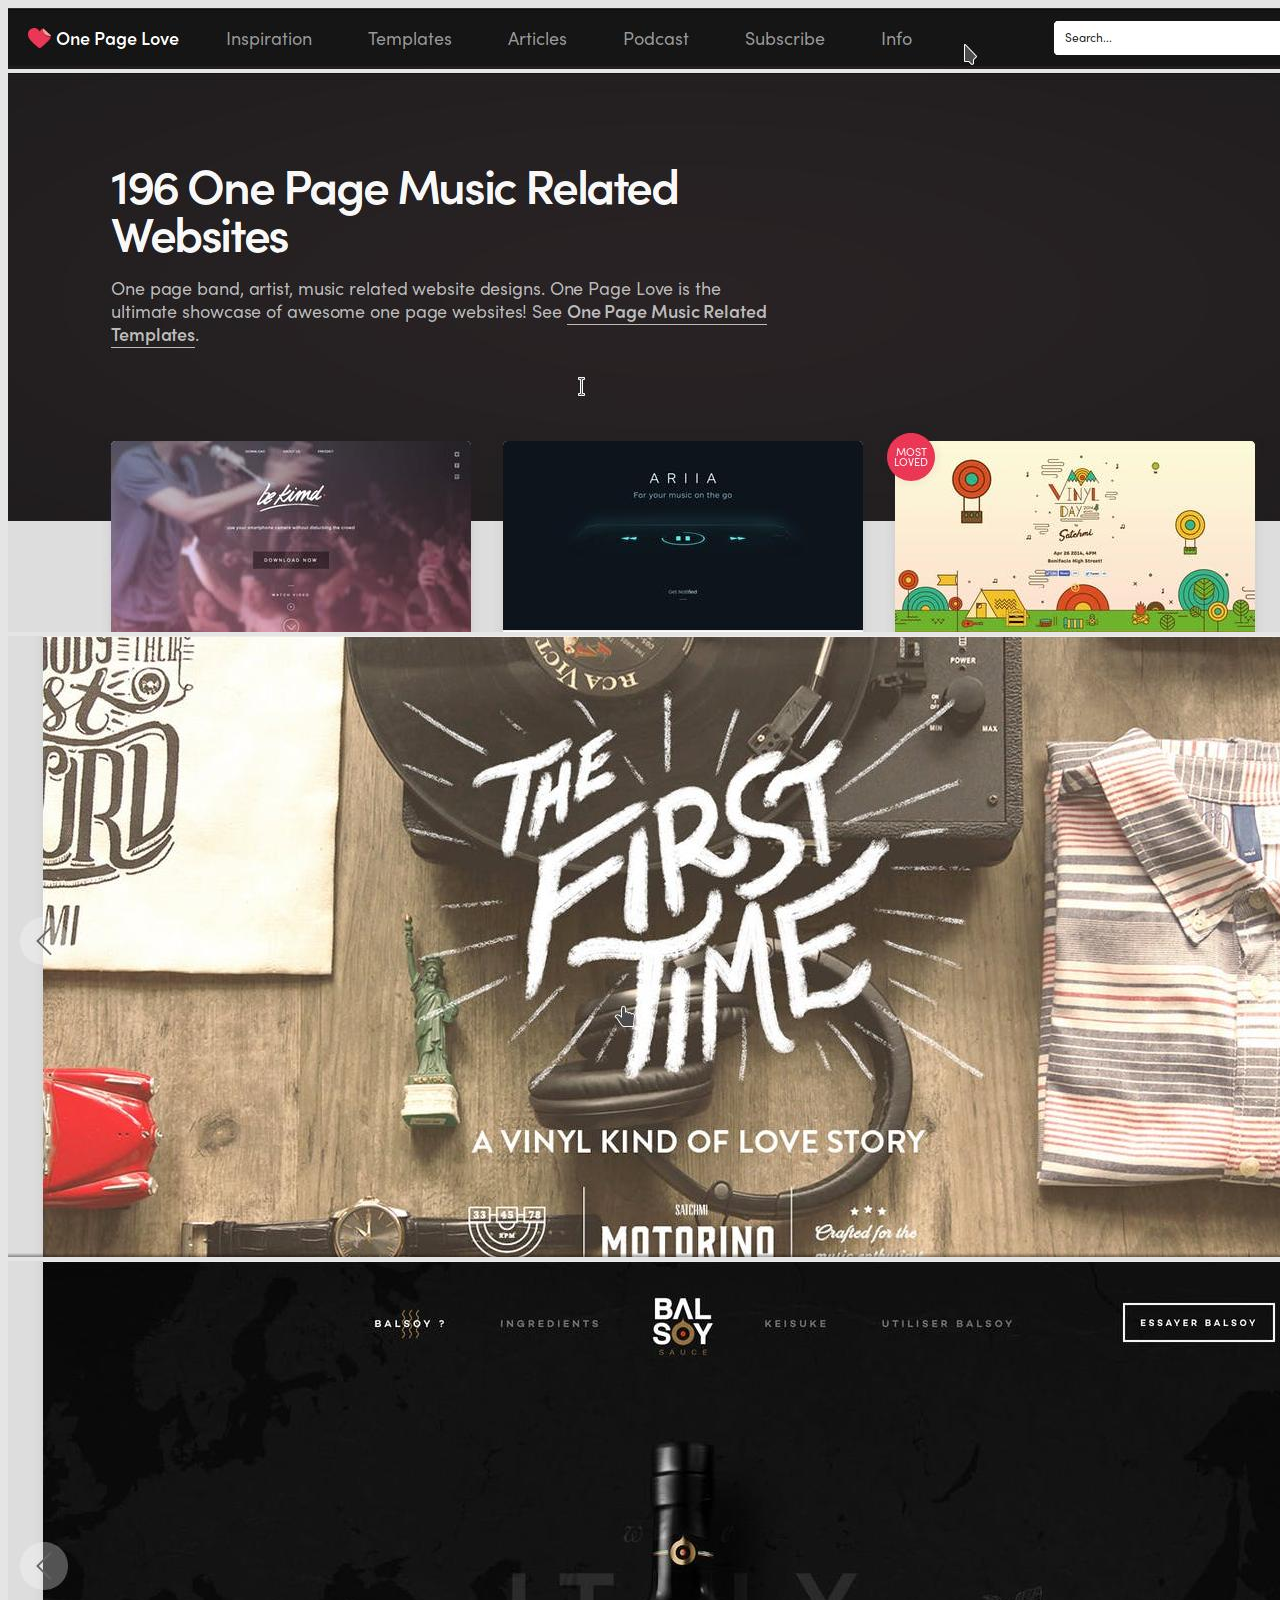
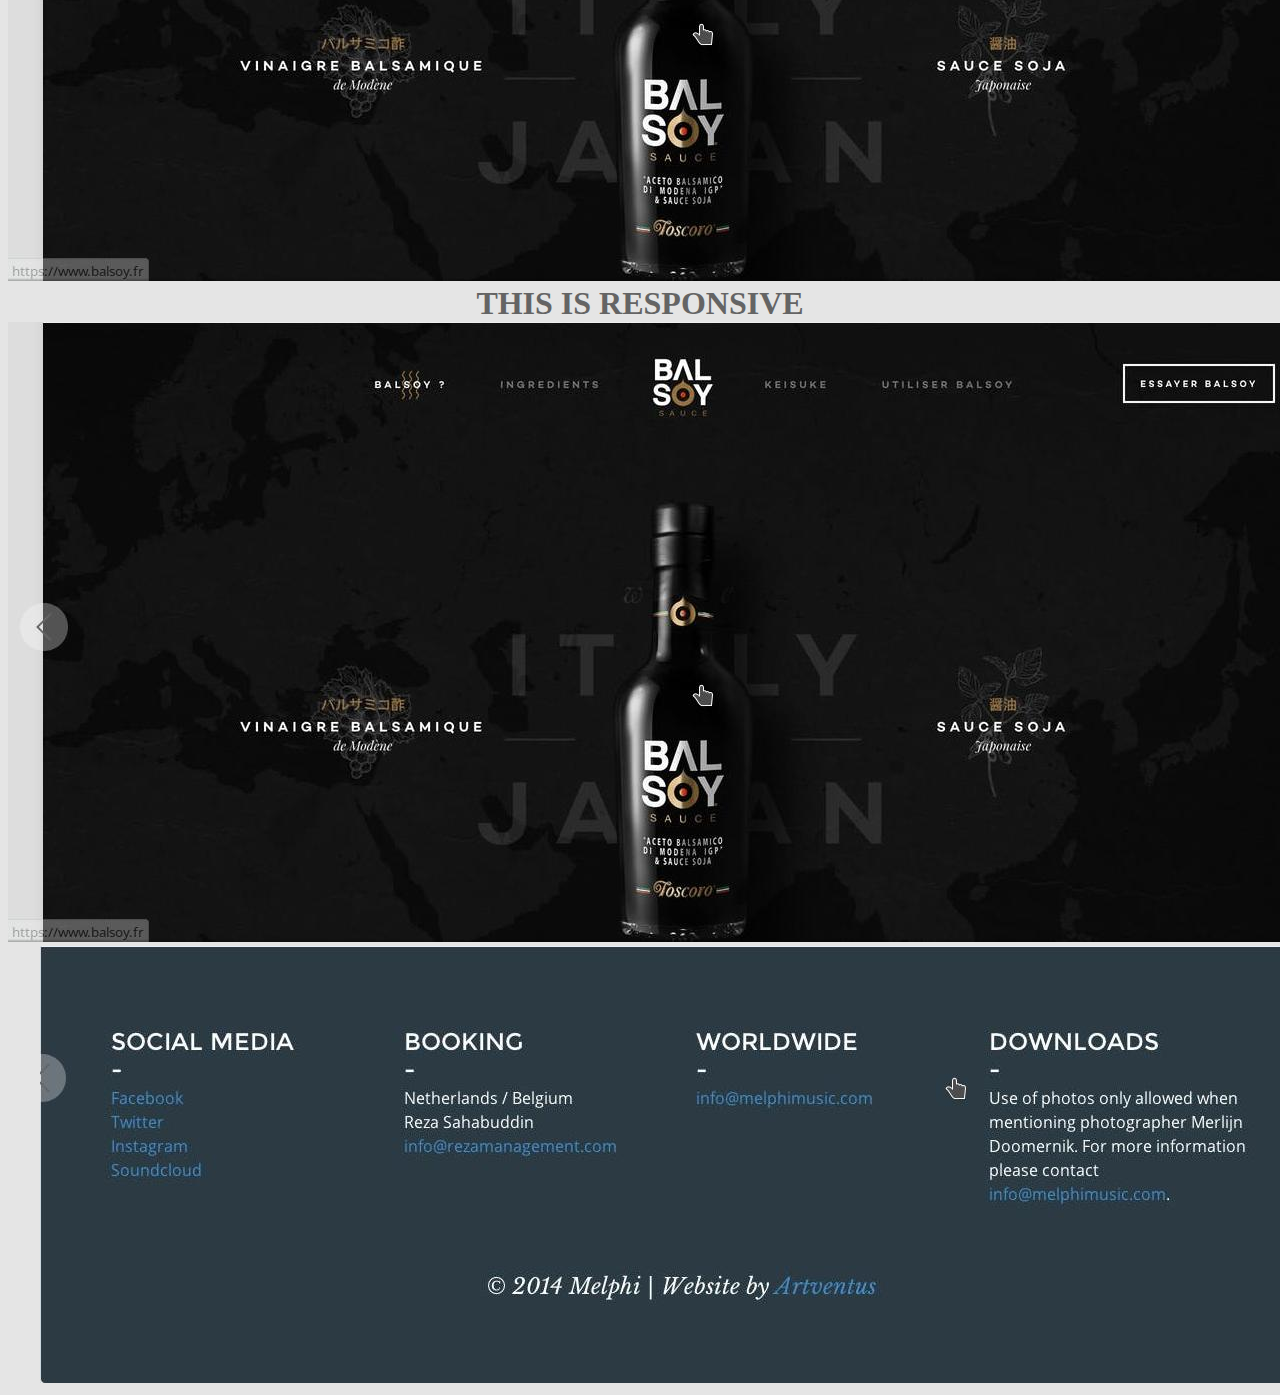
==== index.html @ bf1429d6 "update landing page responsive" ====
<!DOCTYPE html>
  <html lang="en" dir="ltr">
    <head>
      <meta charset="utf-8">
      <title>Invie</title>
      <link rel="stylesheet" type="text/css" href="style.css">
    </head>
    <body class="back">
      <img src="resources/img/nav.jpeg" />
      <img src="resources/img/header.jpeg" />
      <img src="resources/img/first.jpeg" />
      <img src="resources/img/second.jpeg" />
      <h1 class="tRes">THIS IS RESPONSIVE</h1>
      <img class="responsive" src="resources/img/second.jpeg" />
      <img class="padd" src="resources/img/footer.jpeg" />

    </body>
  </html>
---- style.css ----
.back {
  background-color: rgba(0, 0, 0, 0.1);
  max-width: 1980px;
  max-height: 100%;
}
.padd {
  padding-left: 2.5%;
}

.col {
  border: 2px solid red;
}

.tRes{
  display: block;
  width: 100%;
  color:#646464;
  font-size: 2.0rem;
  text-align: center;
  margin: 0 auto;
  padding: 0;
}

@media screen and (max-width: 768px ) {
  img{
    width: 750px;
  }
  .responsive{
    display: block;
   width: 500px;
   margin: 0 auto;
   padding: 0;

  }
  .tRes{
    font-size: 1.5rem;
  }

}

@media screen and (max-width: 350px ) {
  img{
    width: 345px;
  }

  .responsive{
   display: block;
   width: 340px;
   margin: 0 auto;
   padding: 0;

  }
  .tRes{
    font-size: 1.1rem;
  }

}
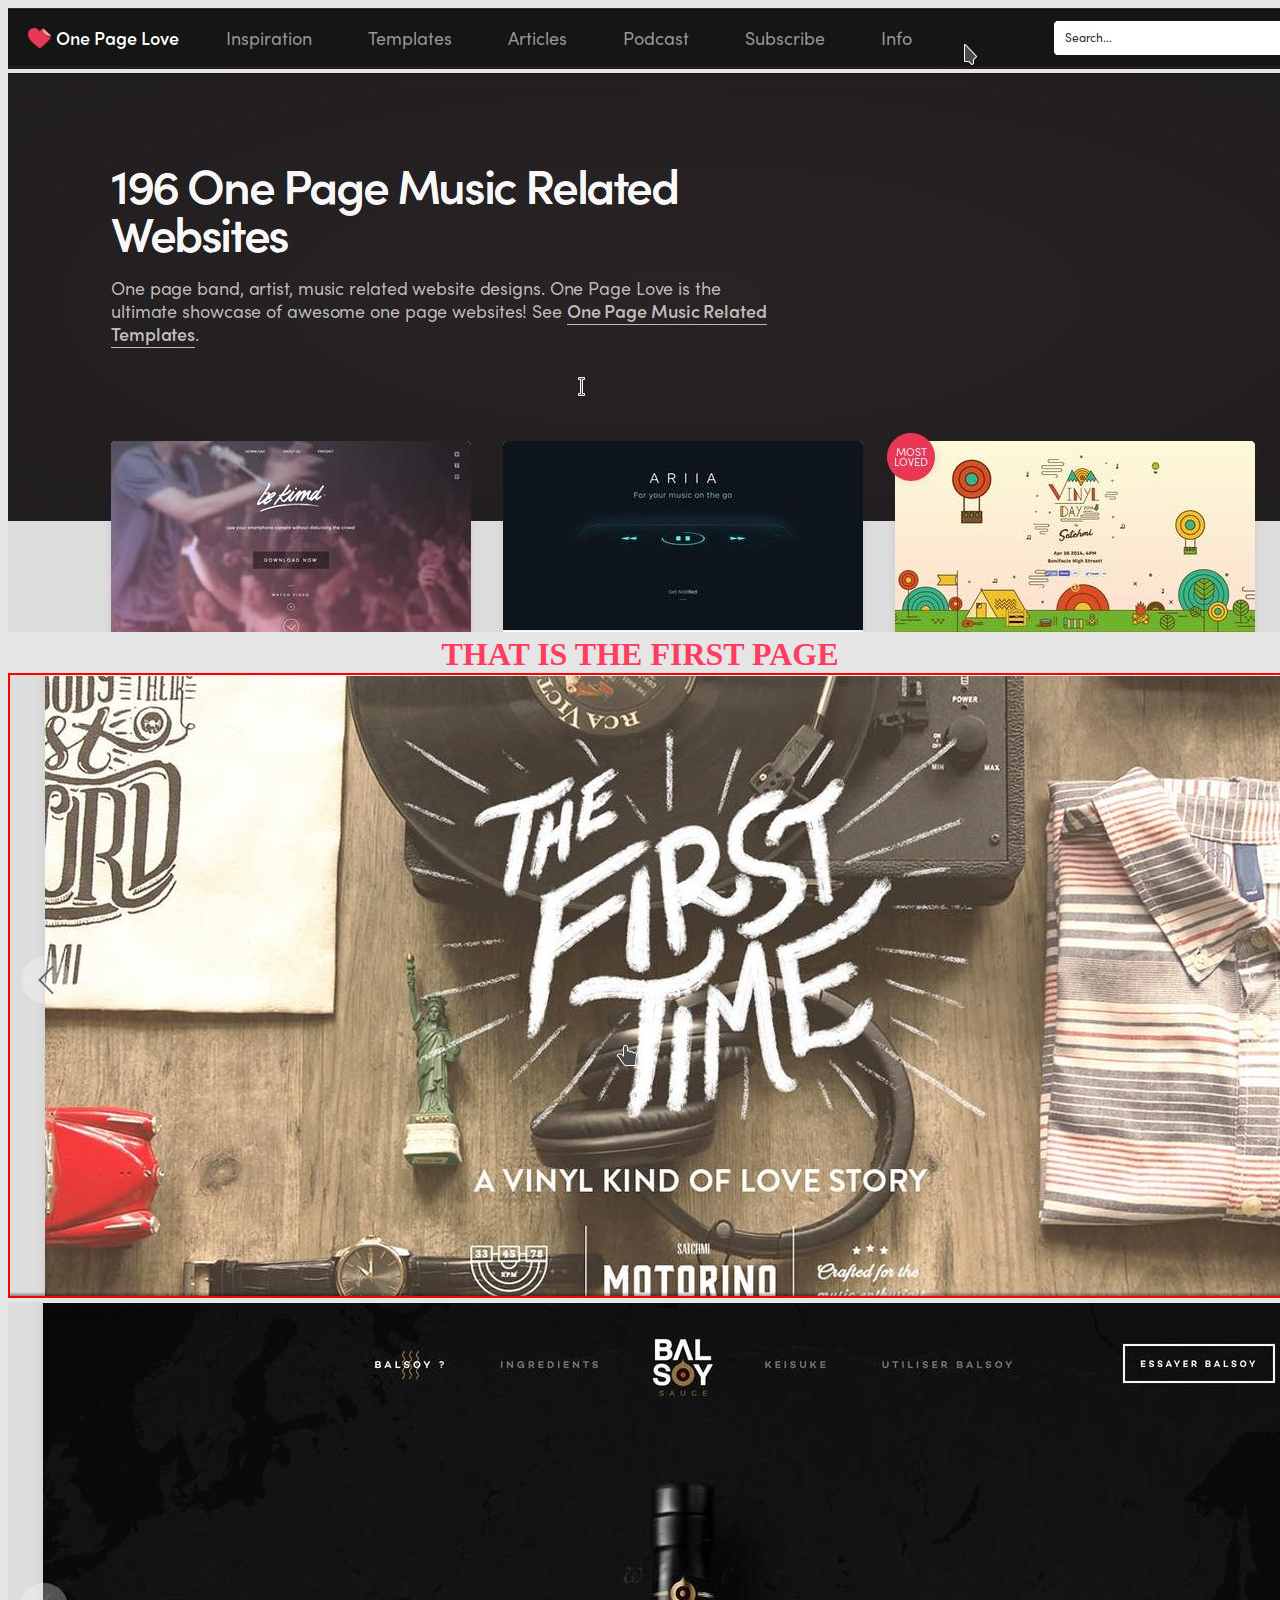
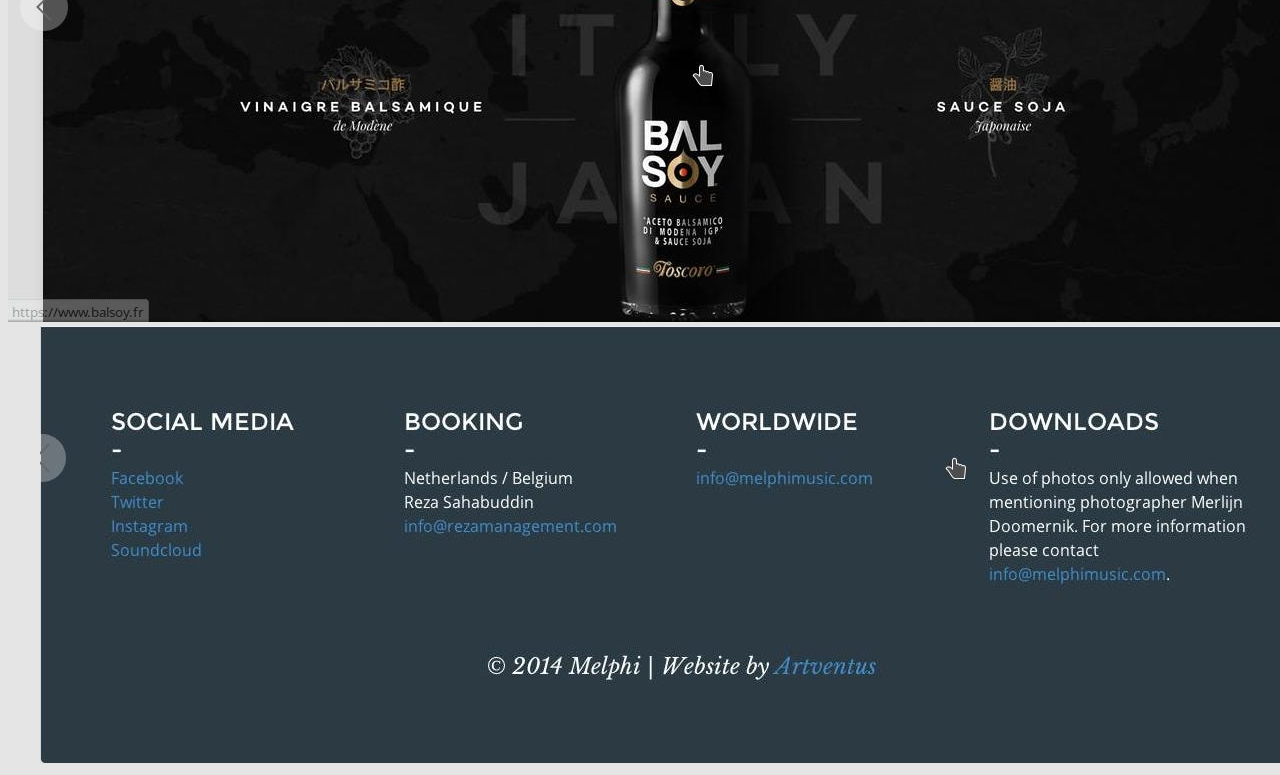
==== commit 69f20dcc: "update style css" ====
--- a/index.html
+++ b/index.html
@@ -6,12 +6,12 @@
       <link rel="stylesheet" type="text/css" href="style.css">
     </head>
     <body class="back">
+
       <img src="resources/img/nav.jpeg" />
       <img src="resources/img/header.jpeg" />
-      <img src="resources/img/first.jpeg" />
+      <h1 class="fp" >THAT IS THE FIRST PAGE</h1>
+      <img class="col" src="resources/img/first.jpeg" />
       <img src="resources/img/second.jpeg" />
-      <h1 class="tRes">THIS IS RESPONSIVE</h1>
-      <img class="responsive" src="resources/img/second.jpeg" />
       <img class="padd" src="resources/img/footer.jpeg" />
 
     </body>
--- a/style.css
+++ b/style.css
@@ -5,53 +5,22 @@
 }
 .padd {
   padding-left: 2.5%;
-}
-
-.col {
-  border: 2px solid red;
-}
-
-.tRes{
-  display: block;
-  width: 100%;
-  color:#646464;
-  font-size: 2.0rem;
-  text-align: center;
-  margin: 0 auto;
-  padding: 0;
-}
-
-@media screen and (max-width: 768px ) {
-  img{
-    width: 750px;
-  }
-  .responsive{
-    display: block;
-   width: 500px;
-   margin: 0 auto;
-   padding: 0;
-
-  }
-  .tRes{
-    font-size: 1.5rem;
-  }
 
 }
 
-@media screen and (max-width: 350px ) {
-  img{
-    width: 345px;
-  }
 
-  .responsive{
-   display: block;
-   width: 340px;
-   margin: 0 auto;
-   padding: 0;
 
-  }
-  .tRes{
-    font-size: 1.1rem;
-  }
+.col {
+
+  border: 2px solid red;
 
 }
+
+.fp{
+  display: block;
+  width: 100%;
+  margin: 0 auto;
+  padding: 0;
+  text-align: center;
+  color: #FE3C5F;
+}
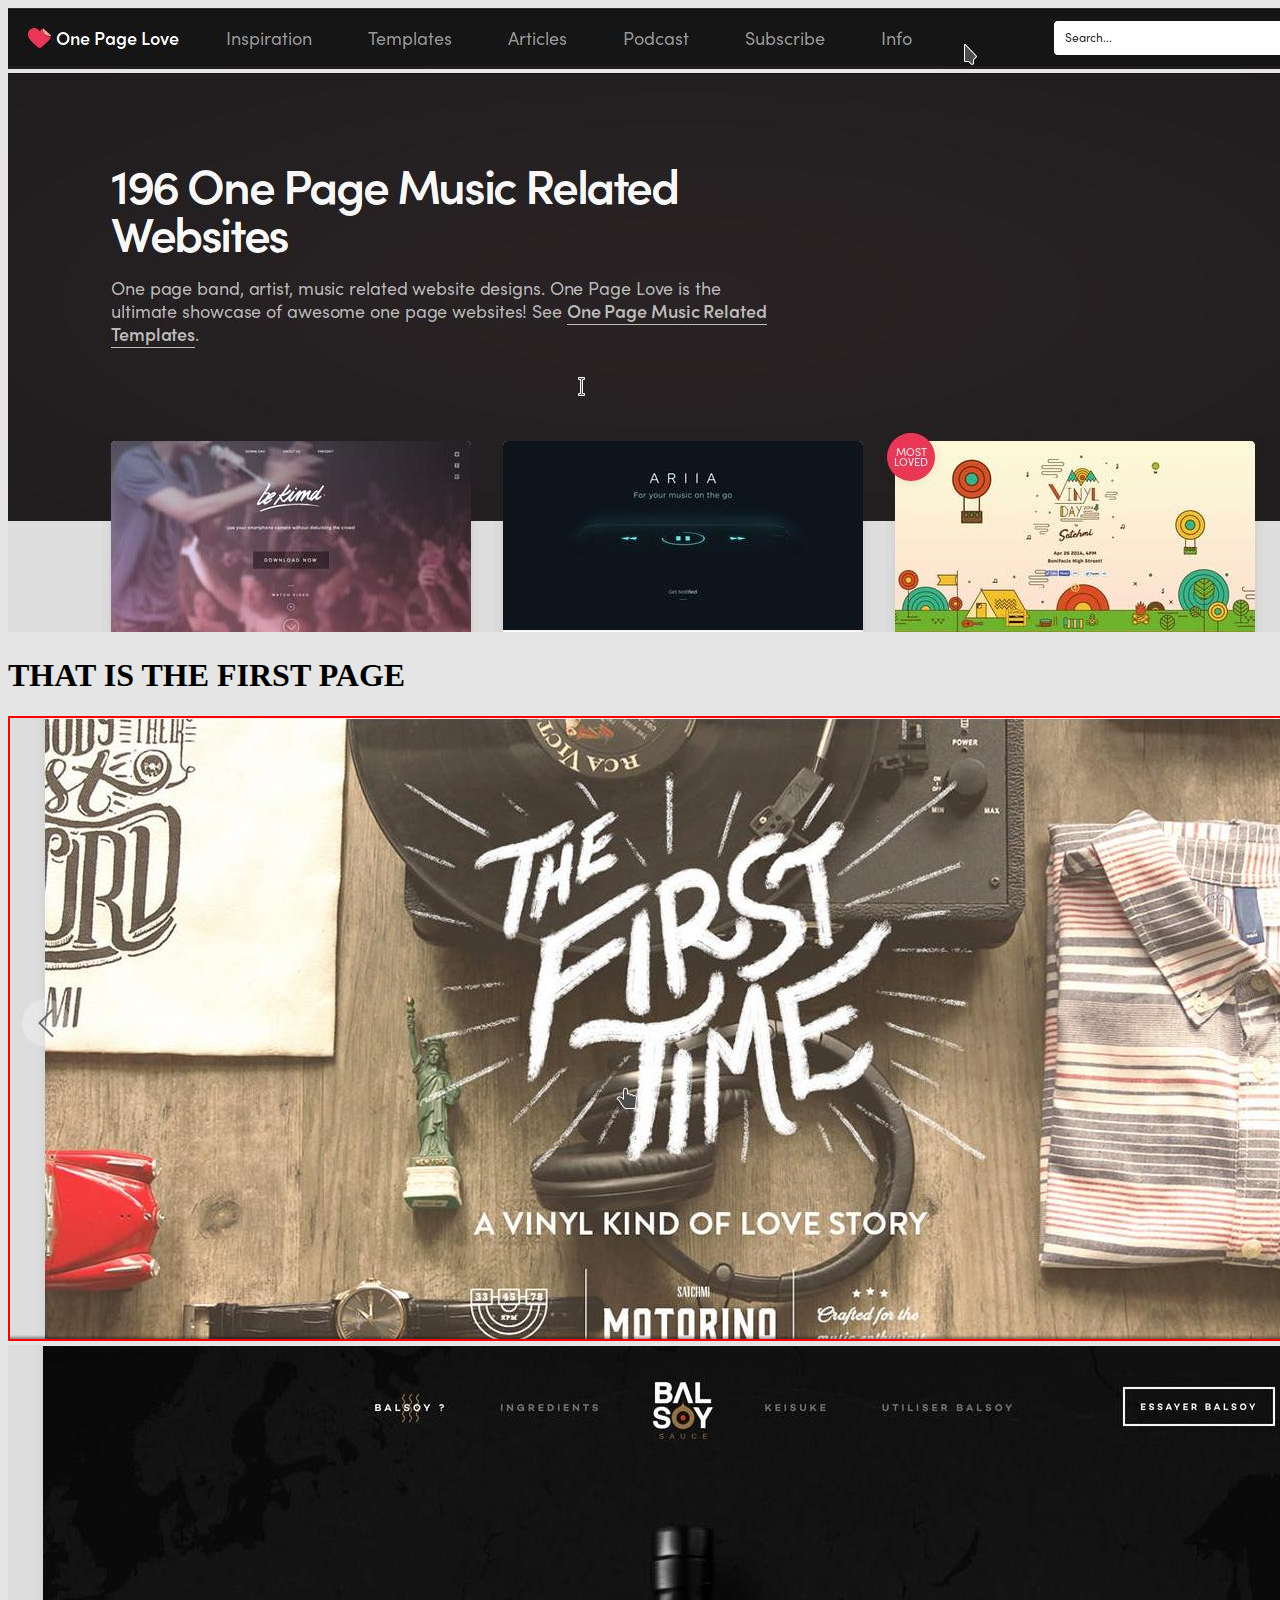
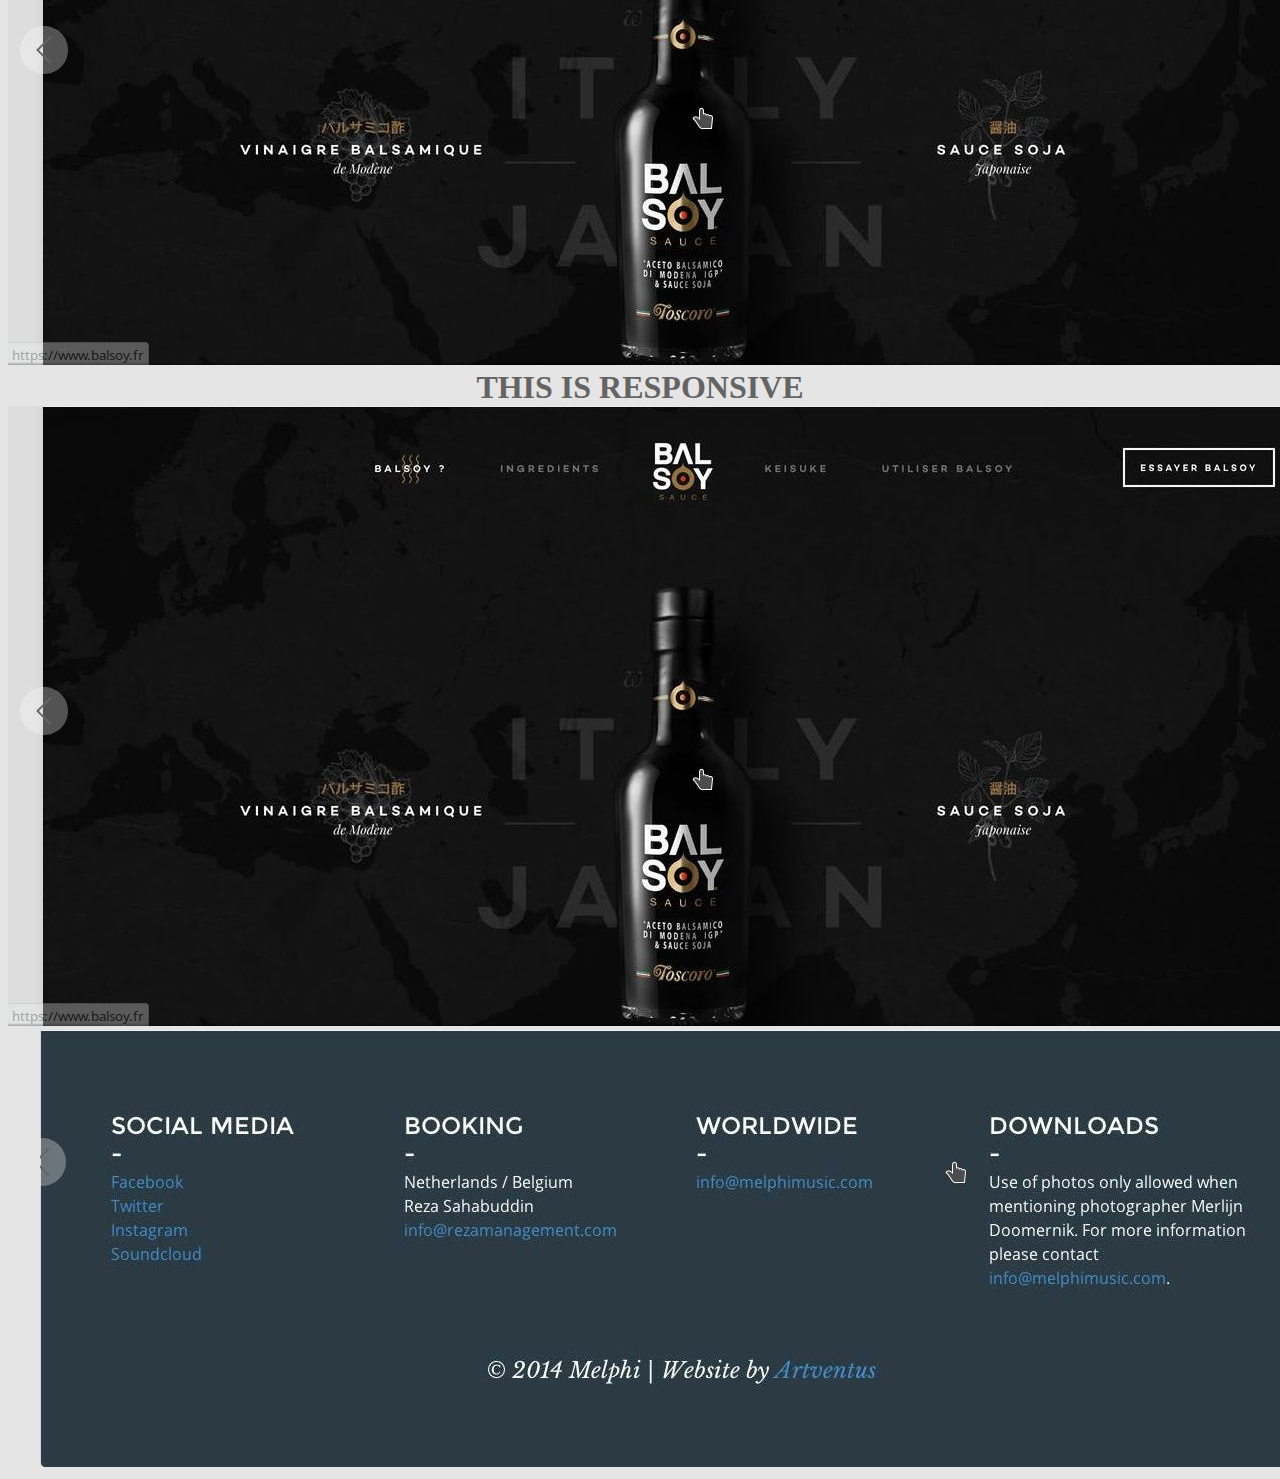
==== commit eabf07a2: "Merge branch 'RD'" ====
--- a/index.html
+++ b/index.html
@@ -9,9 +9,11 @@
 
       <img src="resources/img/nav.jpeg" />
       <img src="resources/img/header.jpeg" />
-      <h1 class="fp" >THAT IS THE FIRST PAGE</h1>
+      <h1>THAT IS THE FIRST PAGE</h1>
       <img class="col" src="resources/img/first.jpeg" />
       <img src="resources/img/second.jpeg" />
+      <h1 class="tRes">THIS IS RESPONSIVE</h1>
+      <img class="responsive" src="resources/img/second.jpeg" />
       <img class="padd" src="resources/img/footer.jpeg" />
 
     </body>
--- a/style.css
+++ b/style.css
@@ -5,6 +5,54 @@
 }
 .padd {
   padding-left: 2.5%;
+}
+
+.col {
+  border: 2px solid red;
+}
+
+.tRes{
+  display: block;
+  width: 100%;
+  color:#646464;
+  font-size: 2.0rem;
+  text-align: center;
+  margin: 0 auto;
+  padding: 0;
+}
+
+@media screen and (max-width: 768px ) {
+  img{
+    width: 750px;
+  }
+  .responsive{
+    display: block;
+   width: 500px;
+   margin: 0 auto;
+   padding: 0;
+
+  }
+  .tRes{
+    font-size: 1.5rem;
+  }
+
+}
+
+@media screen and (max-width: 350px ) {
+  img{
+    width: 345px;
+  }
+
+  .responsive{
+   display: block;
+   width: 340px;
+   margin: 0 auto;
+   padding: 0;
+
+  }
+  .tRes{
+    font-size: 1.1rem;
+  }
 
 }
 
@@ -15,12 +63,3 @@
   border: 2px solid red;
 
 }
-
-.fp{
-  display: block;
-  width: 100%;
-  margin: 0 auto;
-  padding: 0;
-  text-align: center;
-  color: #FE3C5F;
-}
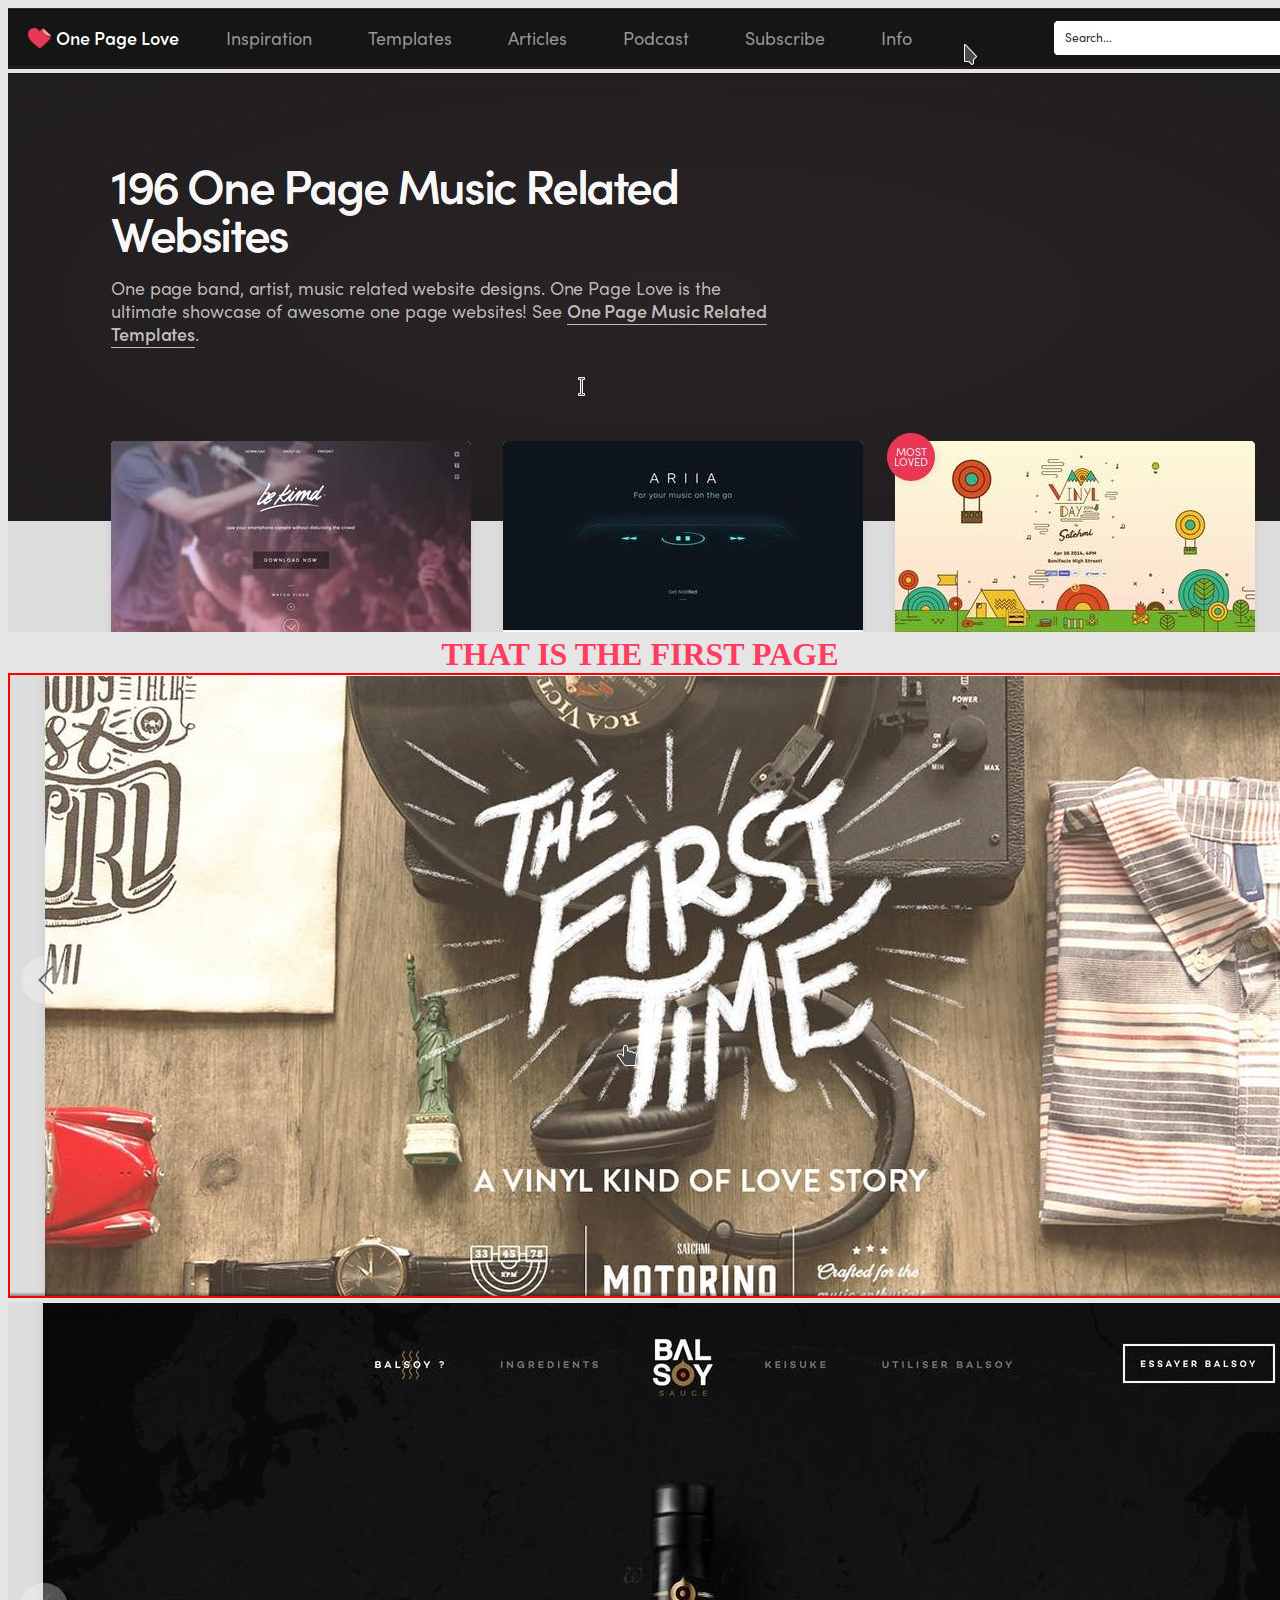
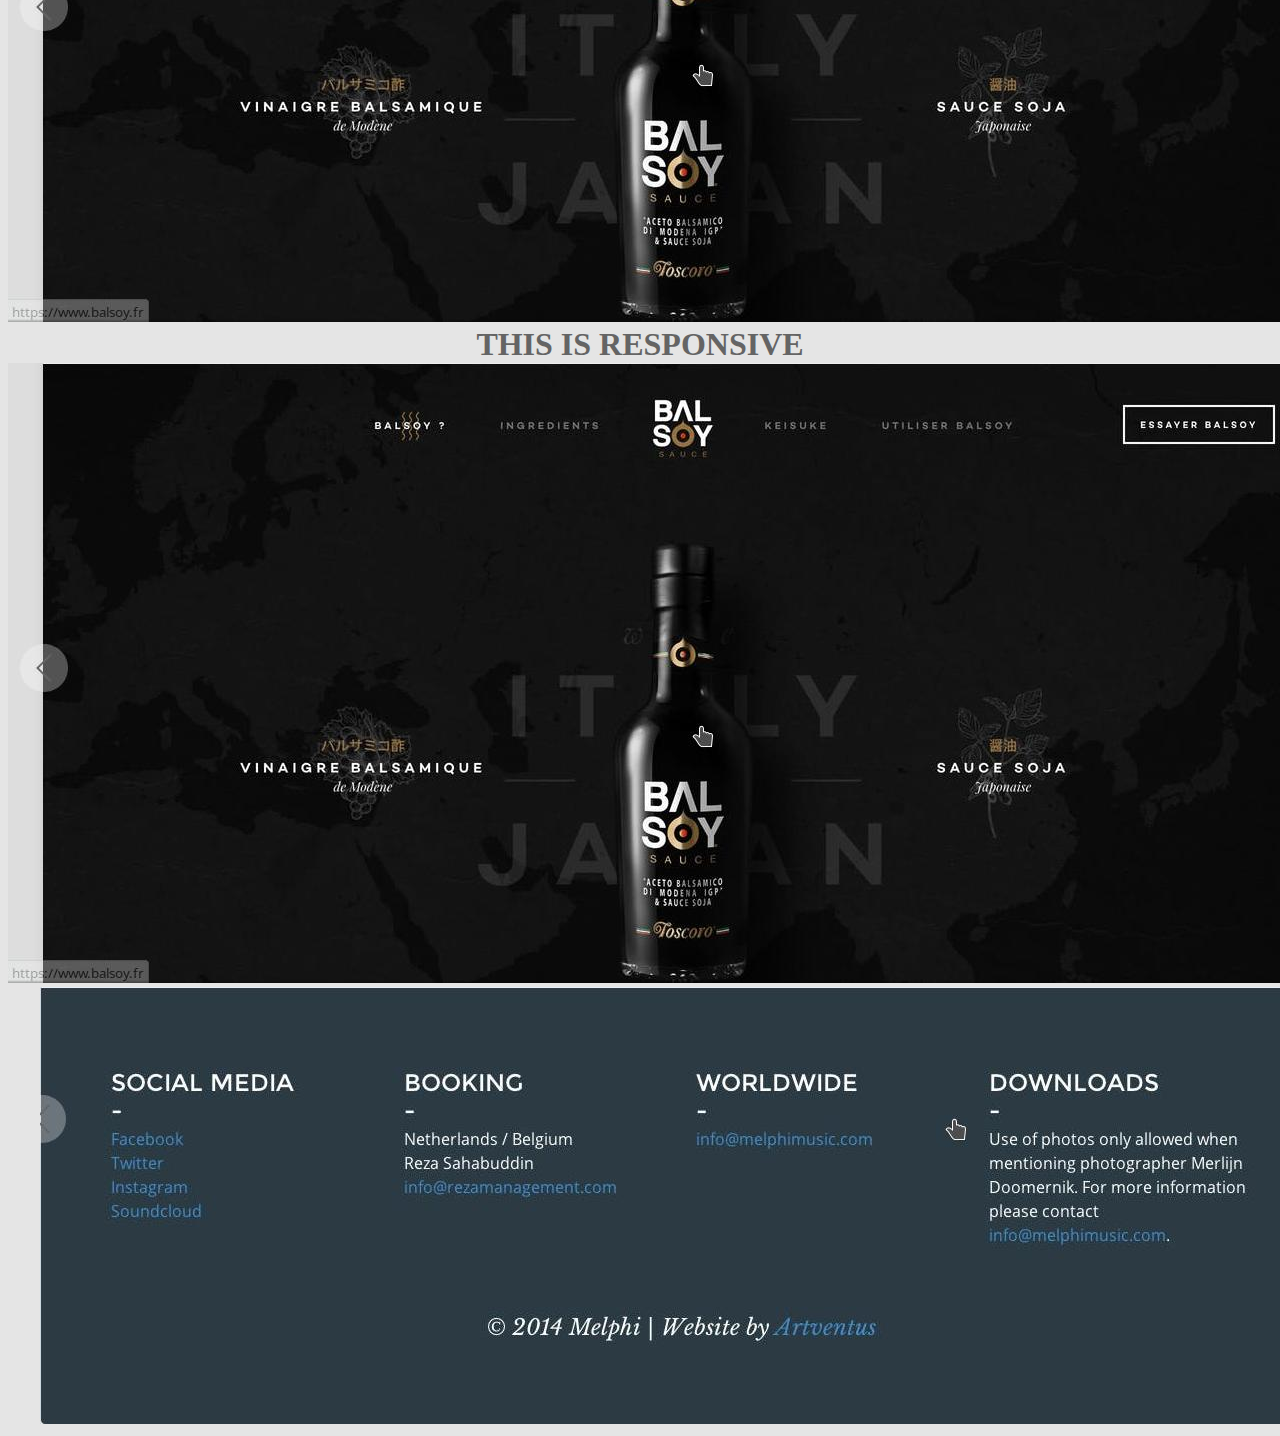
==== commit a1528f09: "Merge branch 'hotfix'" ====
--- a/index.html
+++ b/index.html
@@ -9,7 +9,7 @@
 
       <img src="resources/img/nav.jpeg" />
       <img src="resources/img/header.jpeg" />
-      <h1>THAT IS THE FIRST PAGE</h1>
+      <h1 class="fp" >THAT IS THE FIRST PAGE</h1>
       <img class="col" src="resources/img/first.jpeg" />
       <img src="resources/img/second.jpeg" />
       <h1 class="tRes">THIS IS RESPONSIVE</h1>
--- a/style.css
+++ b/style.css
@@ -63,3 +63,12 @@
   border: 2px solid red;
 
 }
+
+.fp{
+  display: block;
+  width: 100%;
+  margin: 0 auto;
+  padding: 0;
+  text-align: center;
+  color: #FE3C5F;
+}
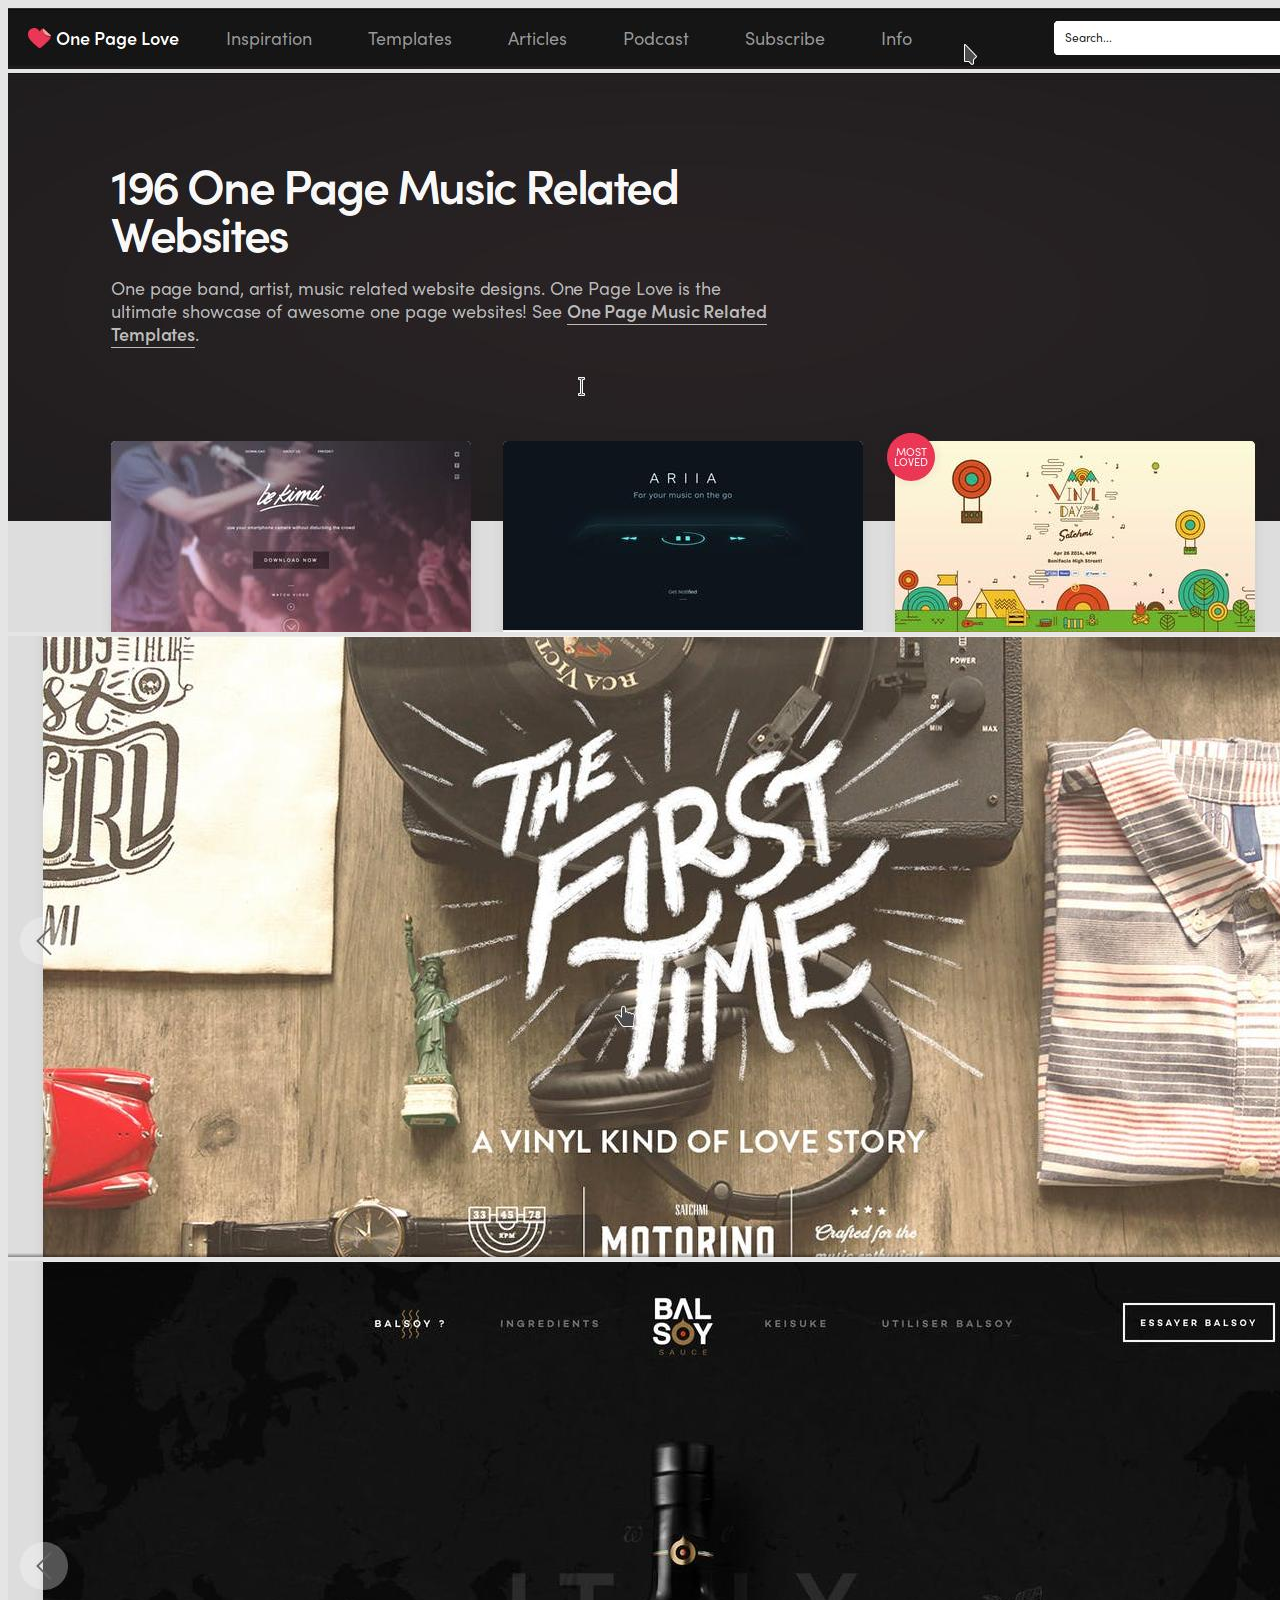
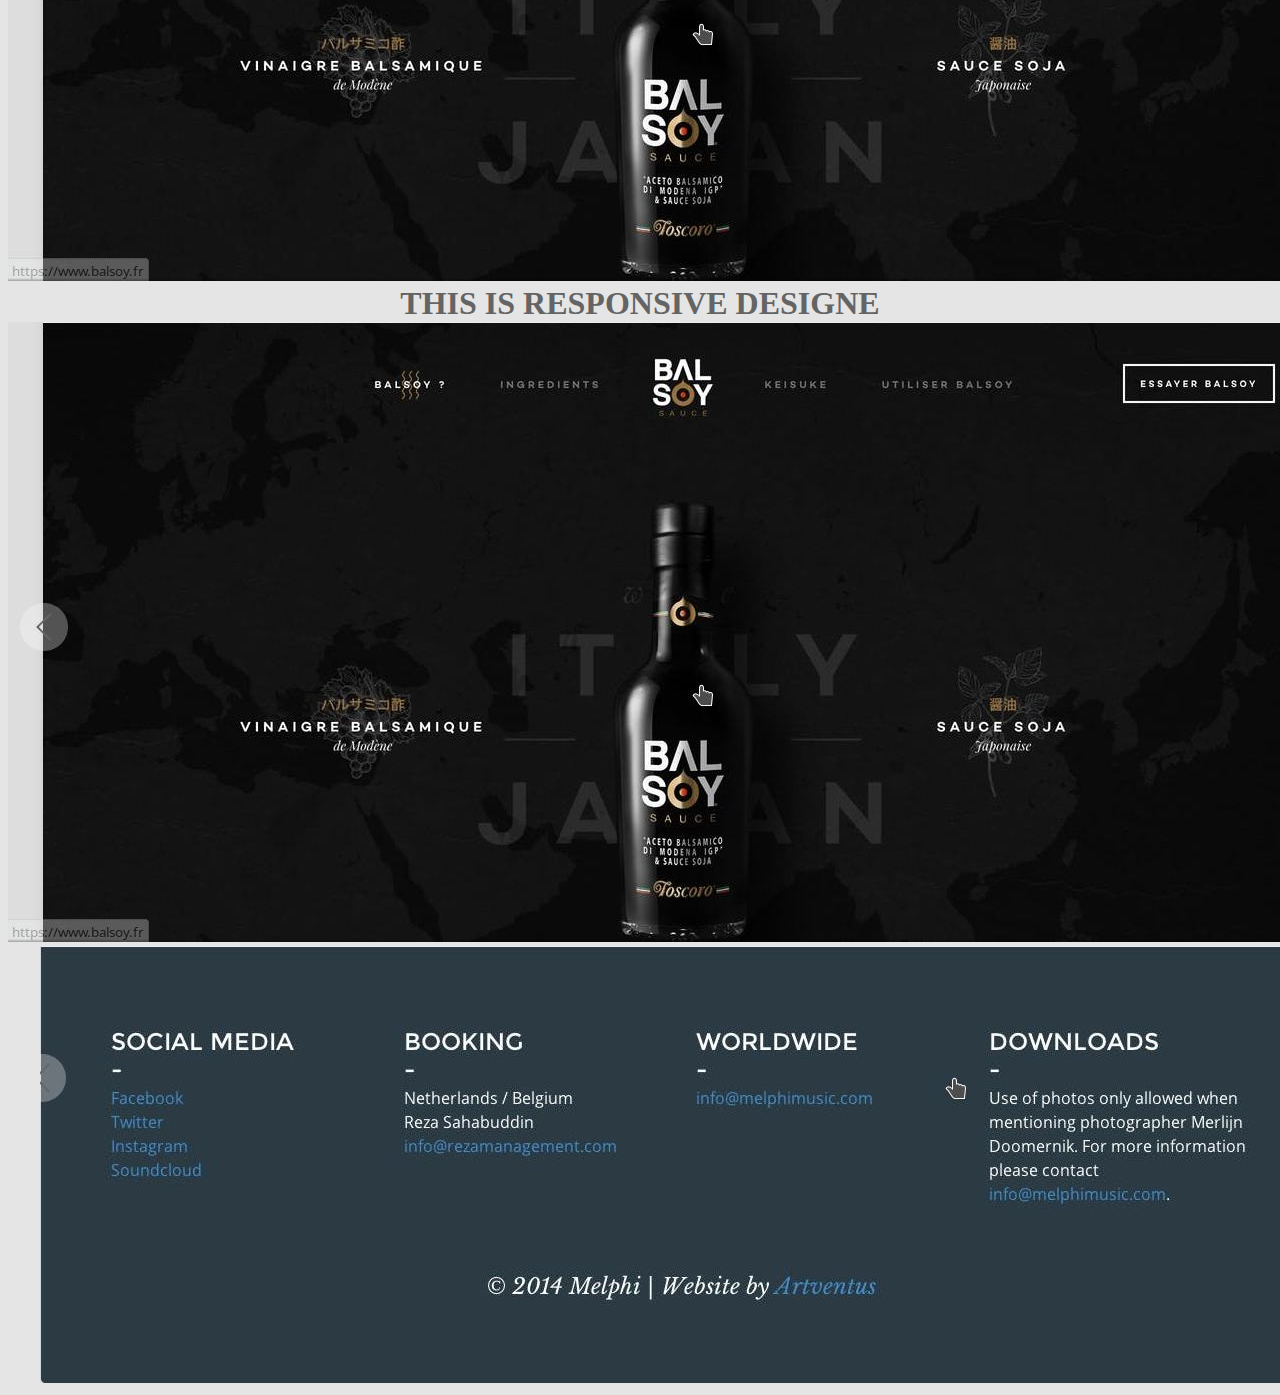
==== commit 21720c70: "update titel" ====
--- a/index.html
+++ b/index.html
@@ -6,13 +6,11 @@
       <link rel="stylesheet" type="text/css" href="style.css">
     </head>
     <body class="back">
-
       <img src="resources/img/nav.jpeg" />
       <img src="resources/img/header.jpeg" />
-      <h1 class="fp" >THAT IS THE FIRST PAGE</h1>
-      <img class="col" src="resources/img/first.jpeg" />
+      <img src="resources/img/first.jpeg" />
       <img src="resources/img/second.jpeg" />
-      <h1 class="tRes">THIS IS RESPONSIVE</h1>
+      <h1 class="tRes">THIS IS RESPONSIVE DESIGNE</h1>
       <img class="responsive" src="resources/img/second.jpeg" />
       <img class="padd" src="resources/img/footer.jpeg" />
 
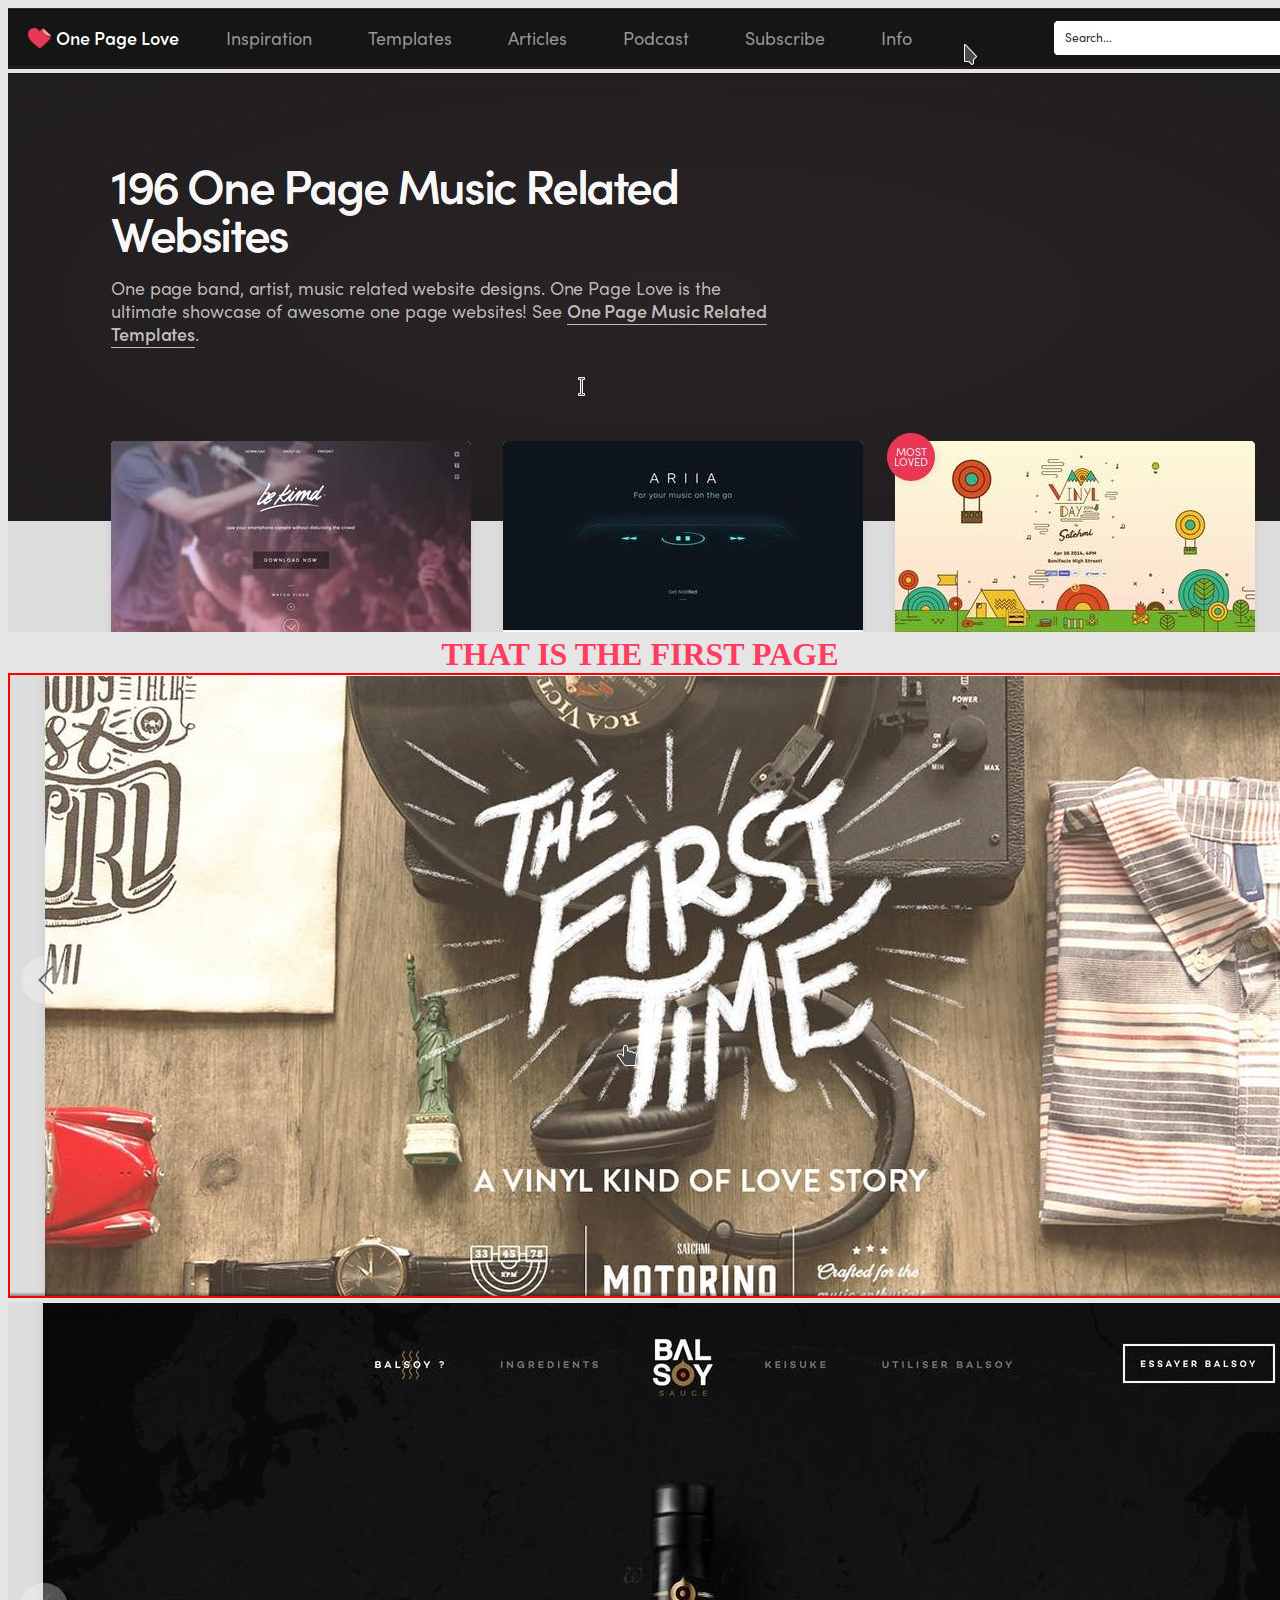
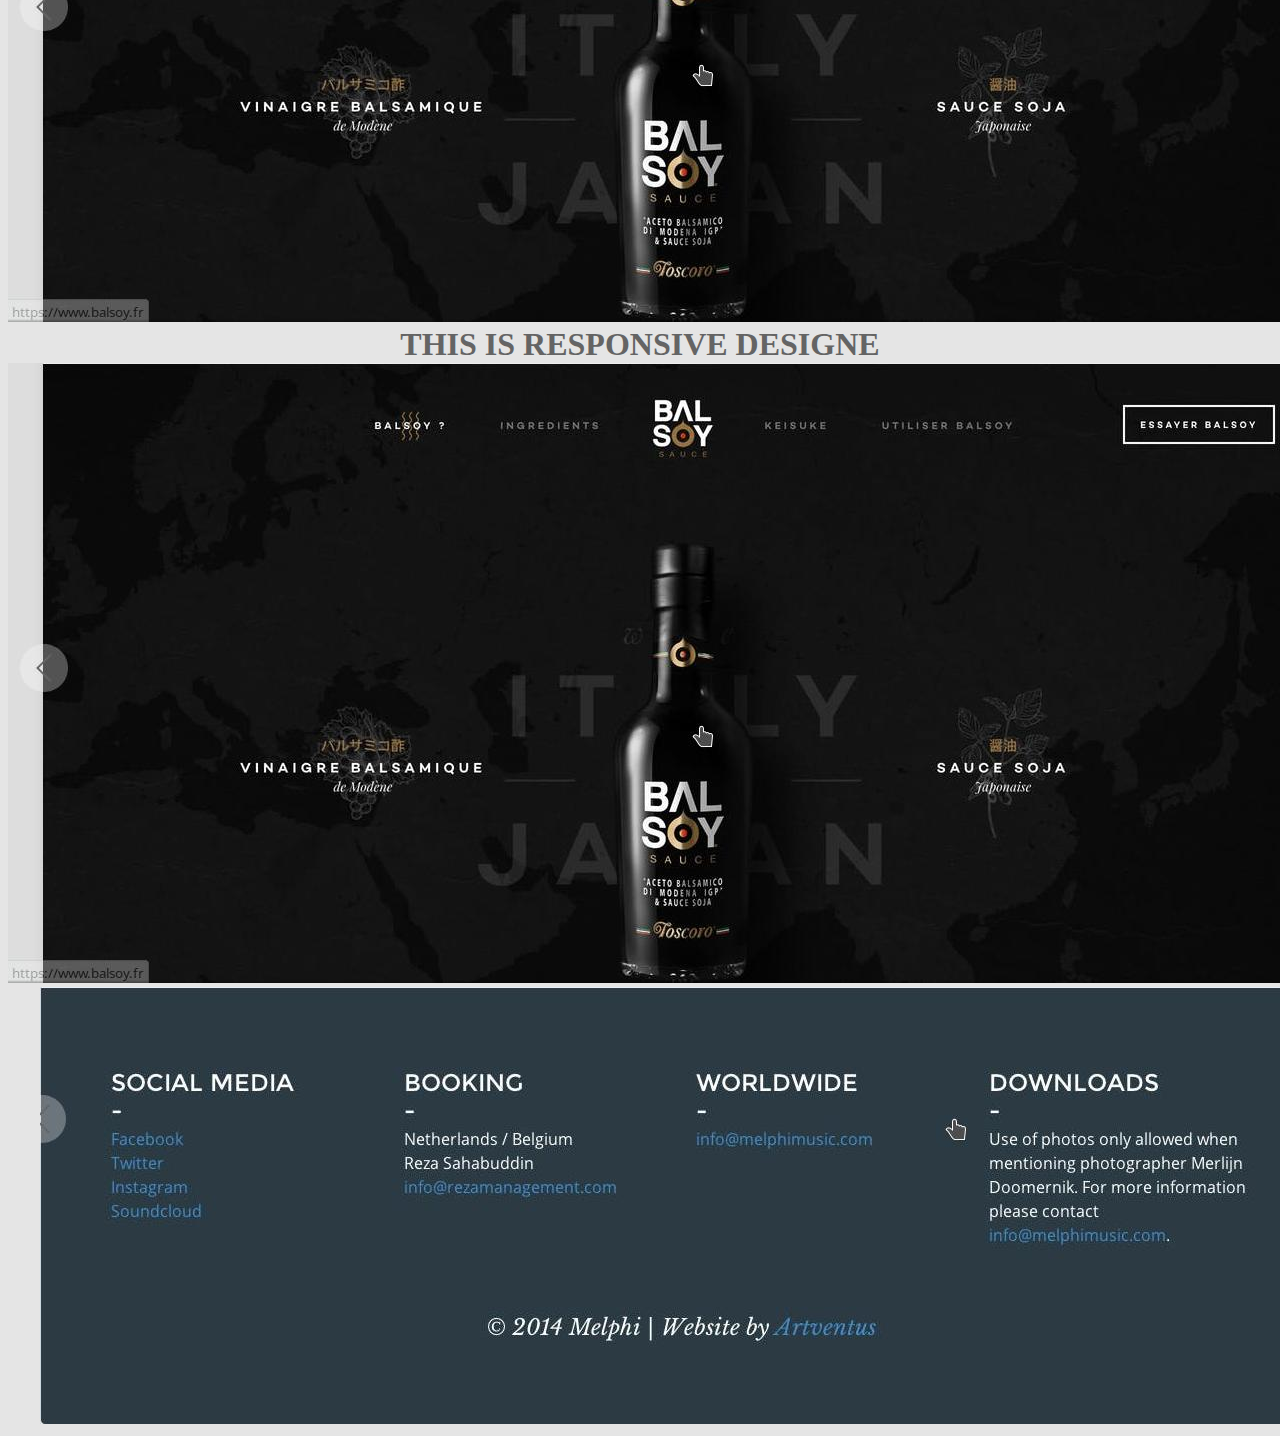
==== commit ea11f68c: "Merge branch 'RD'" ====
--- a/index.html
+++ b/index.html
@@ -6,9 +6,11 @@
       <link rel="stylesheet" type="text/css" href="style.css">
     </head>
     <body class="back">
+
       <img src="resources/img/nav.jpeg" />
       <img src="resources/img/header.jpeg" />
-      <img src="resources/img/first.jpeg" />
+      <h1 class="fp" >THAT IS THE FIRST PAGE</h1>
+      <img class="col" src="resources/img/first.jpeg" />
       <img src="resources/img/second.jpeg" />
       <h1 class="tRes">THIS IS RESPONSIVE DESIGNE</h1>
       <img class="responsive" src="resources/img/second.jpeg" />
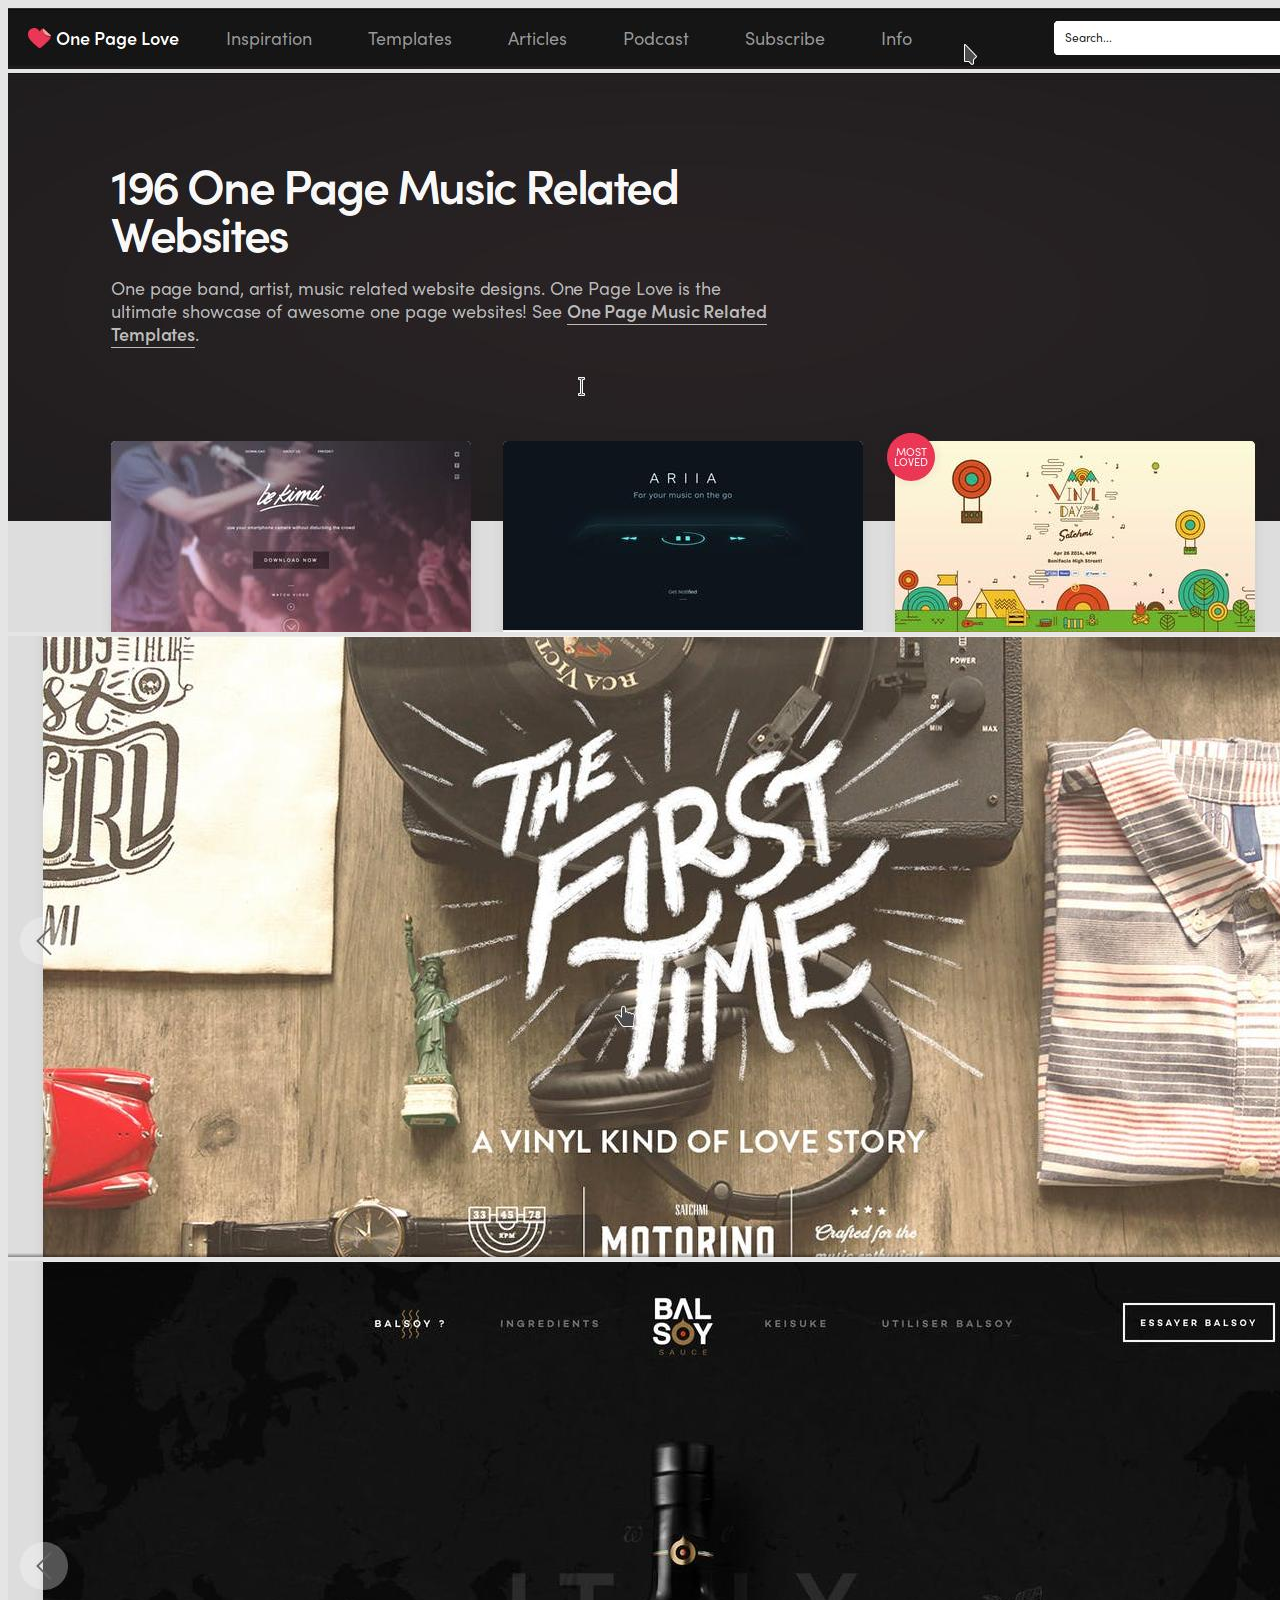
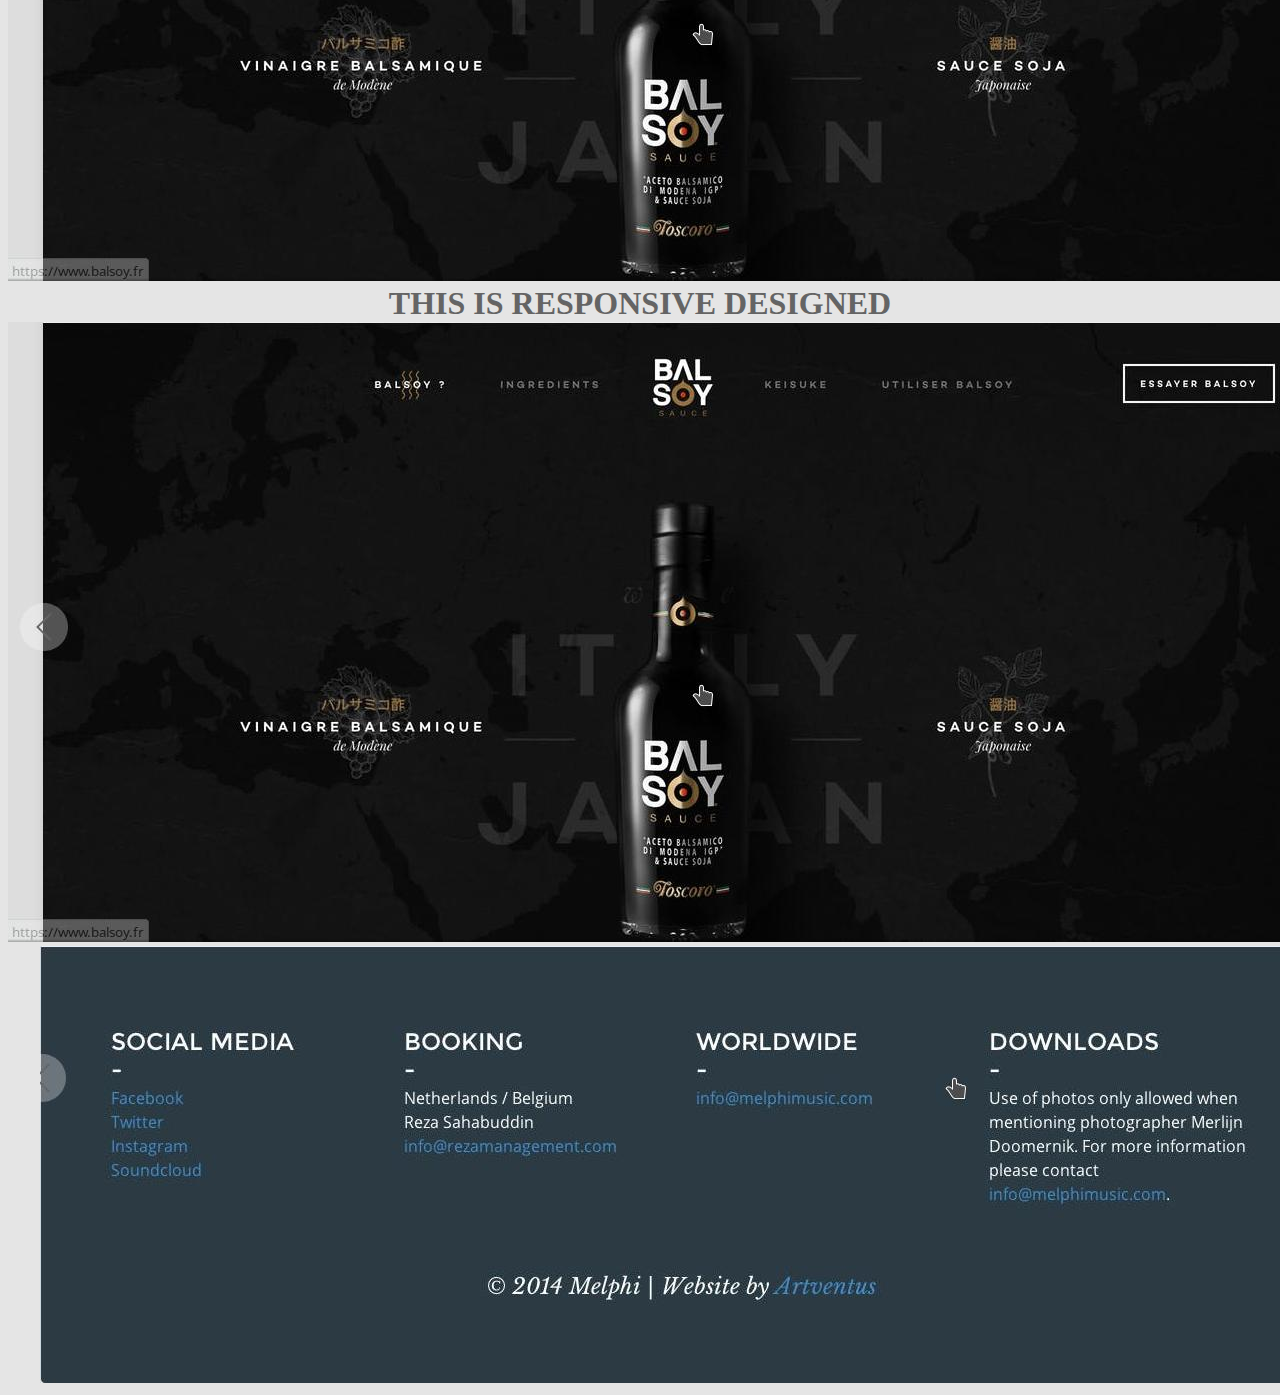
==== commit 5f2aa983: "edit text title responsive" ====
--- a/index.html
+++ b/index.html
@@ -6,13 +6,11 @@
       <link rel="stylesheet" type="text/css" href="style.css">
     </head>
     <body class="back">
-
       <img src="resources/img/nav.jpeg" />
       <img src="resources/img/header.jpeg" />
-      <h1 class="fp" >THAT IS THE FIRST PAGE</h1>
-      <img class="col" src="resources/img/first.jpeg" />
+      <img src="resources/img/first.jpeg" />
       <img src="resources/img/second.jpeg" />
-      <h1 class="tRes">THIS IS RESPONSIVE DESIGNE</h1>
+      <h1 class="tRes">THIS IS RESPONSIVE DESIGNED</h1>
       <img class="responsive" src="resources/img/second.jpeg" />
       <img class="padd" src="resources/img/footer.jpeg" />
 
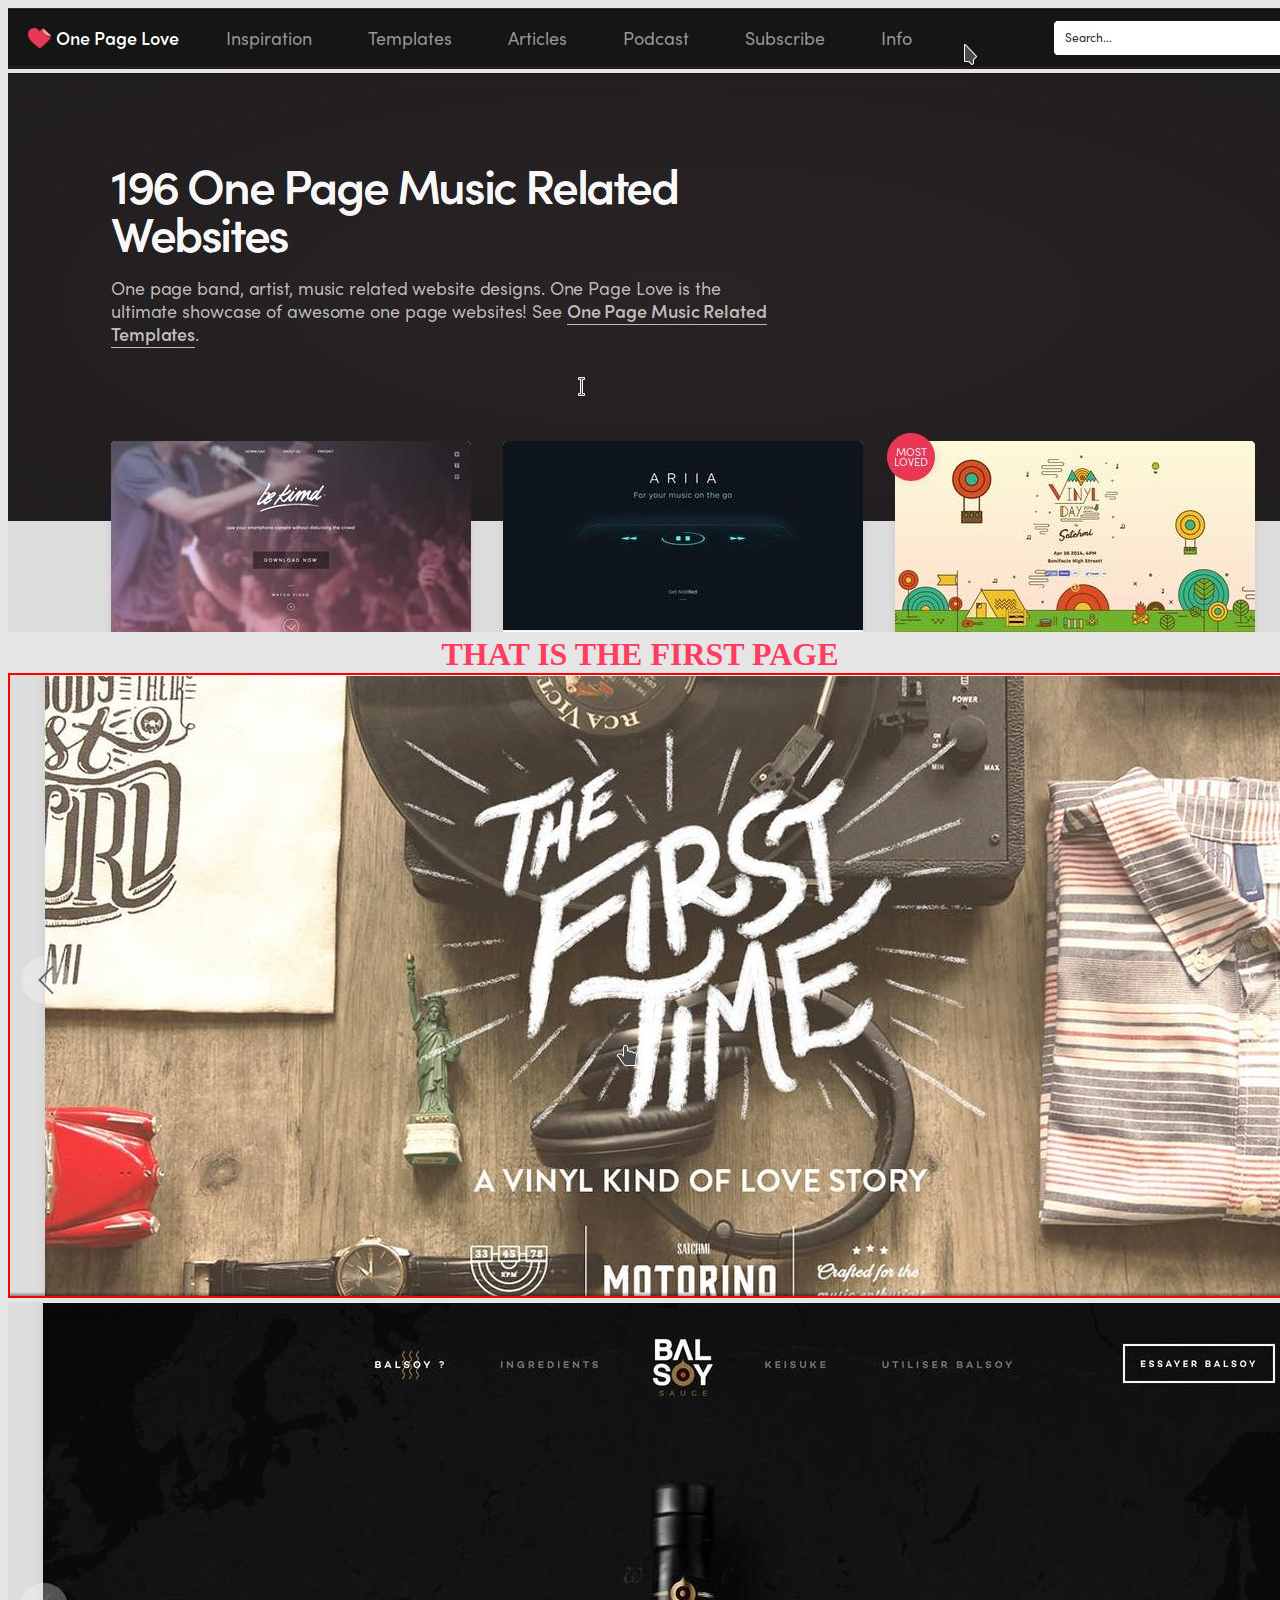
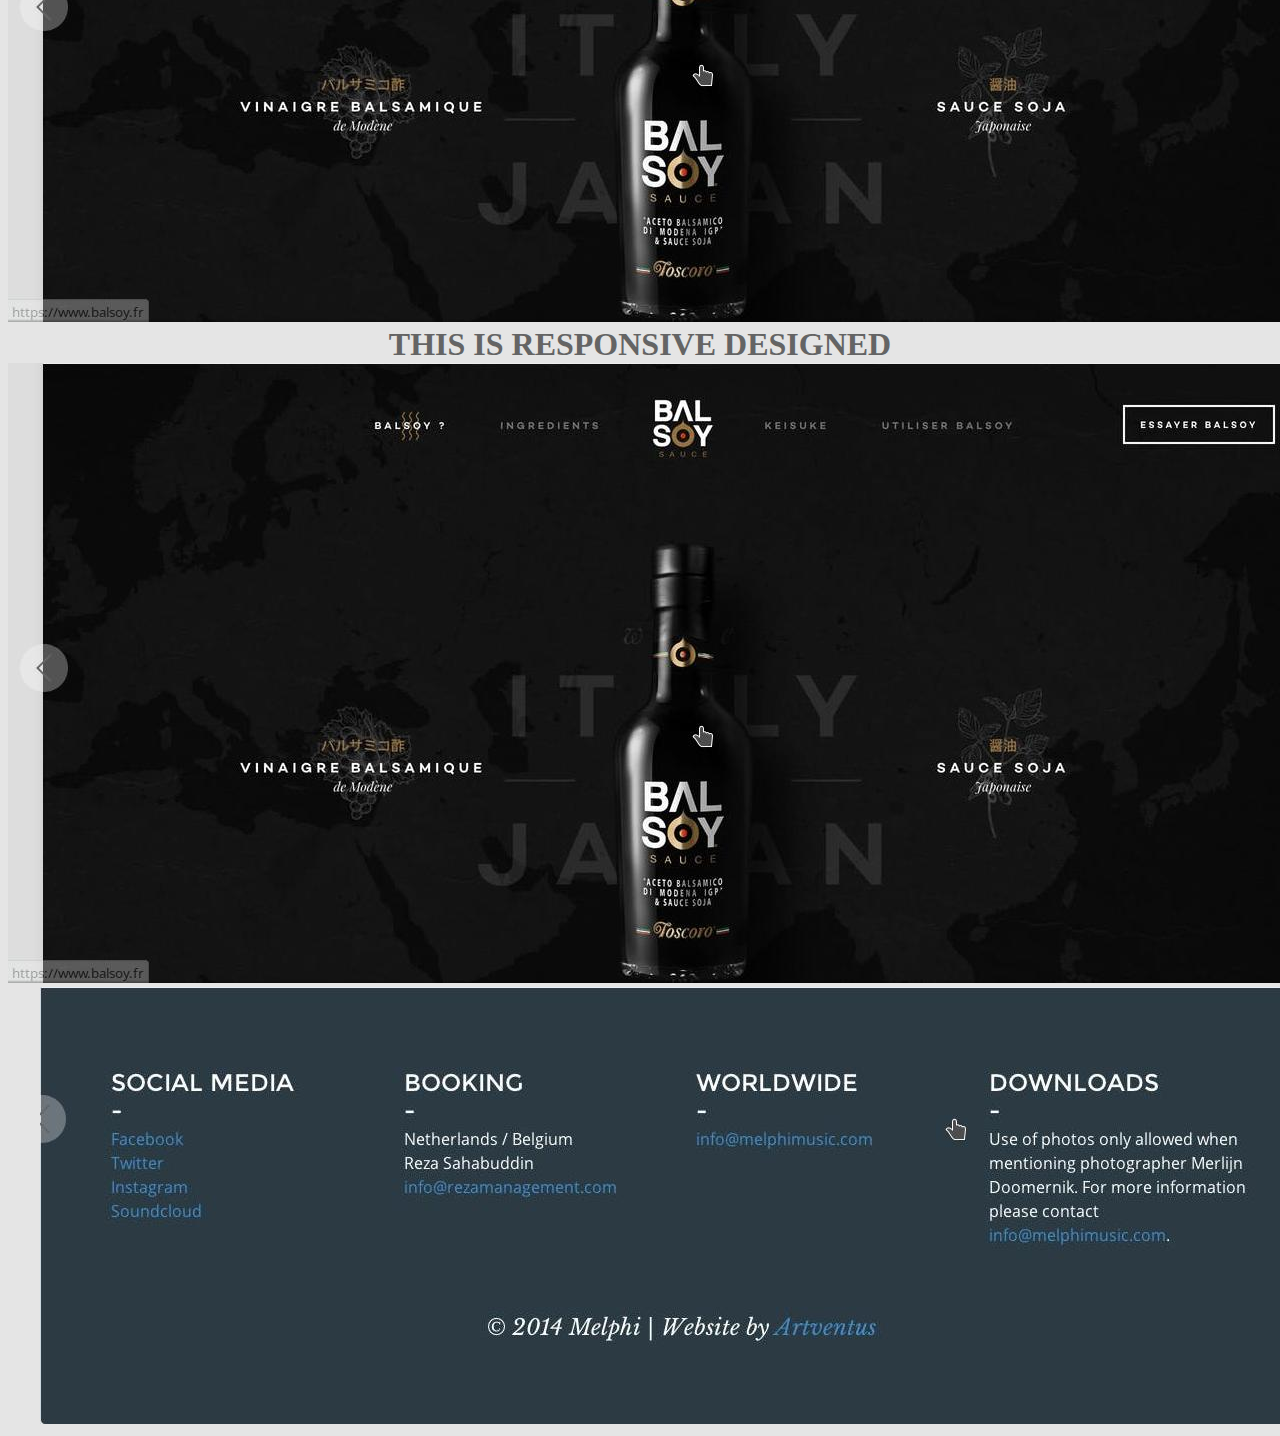
==== commit 6604ed45: "Merge branch 'RD'" ====
--- a/index.html
+++ b/index.html
@@ -6,9 +6,11 @@
       <link rel="stylesheet" type="text/css" href="style.css">
     </head>
     <body class="back">
+
       <img src="resources/img/nav.jpeg" />
       <img src="resources/img/header.jpeg" />
-      <img src="resources/img/first.jpeg" />
+      <h1 class="fp" >THAT IS THE FIRST PAGE</h1>
+      <img class="col" src="resources/img/first.jpeg" />
       <img src="resources/img/second.jpeg" />
       <h1 class="tRes">THIS IS RESPONSIVE DESIGNED</h1>
       <img class="responsive" src="resources/img/second.jpeg" />
